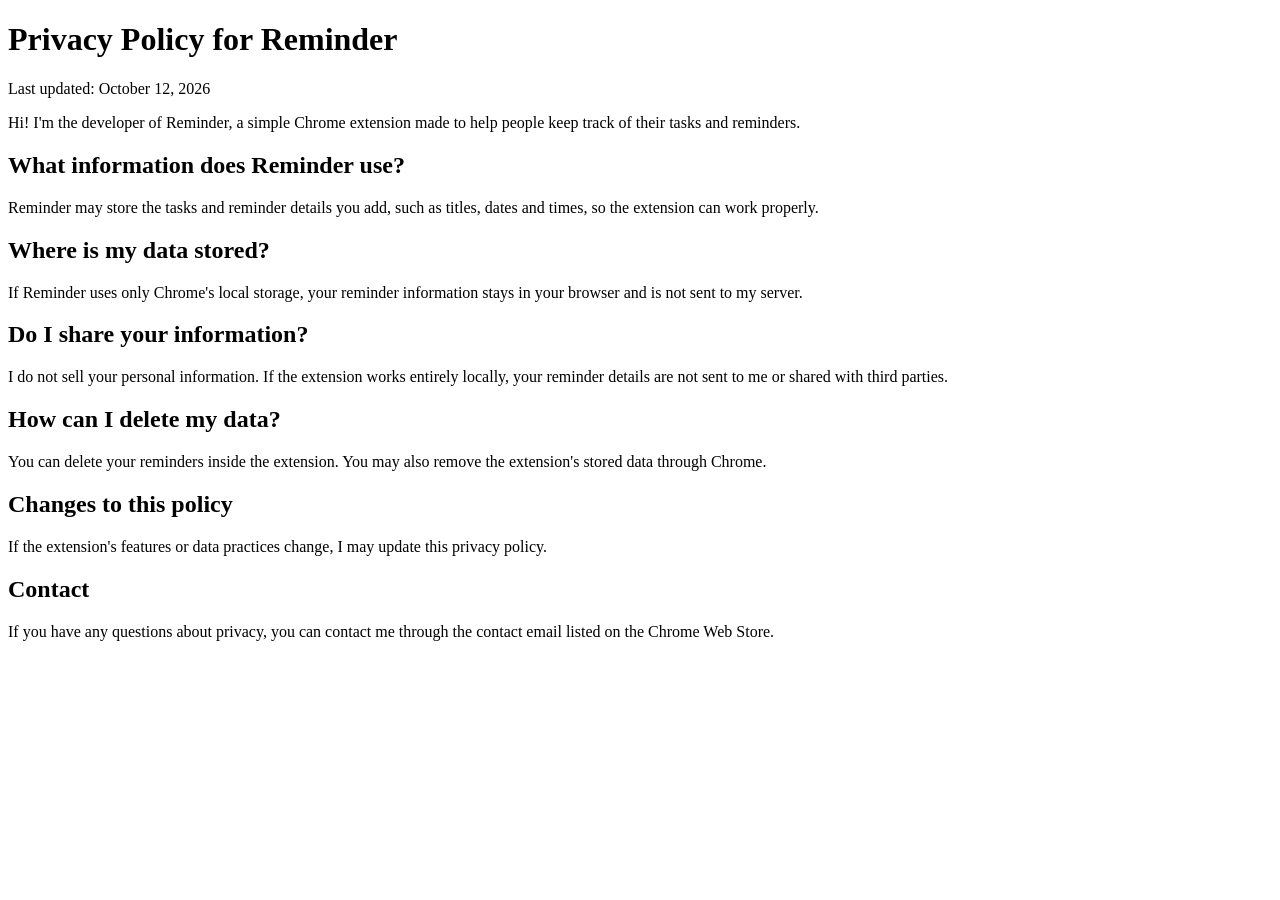
==== privacy-policy.html @ 121ba9a9 "Add initial privacy policy for Reminder extension" ====
<!DOCTYPE html>
<html lang="en">
<head>
    <meta charset="UTF-8">
    <meta name="viewport" content="width=device-width, initial-scale=1.0">
    <title>Reminder - Privacy Policy</title>
</head>
<body>
    <h1>Privacy Policy for Reminder</h1>
    <p>Last updated: October 12, 2026</p>

    <p>Hi! I'm the developer of Reminder, a simple Chrome extension
    made to help people keep track of their tasks and reminders.</p>

    <h2>What information does Reminder use?</h2>
    <p>Reminder may store the tasks and reminder details you add,
    such as titles, dates and times, so the extension can work properly.</p>

    <h2>Where is my data stored?</h2>
    <p>If Reminder uses only Chrome's local storage, your reminder
    information stays in your browser and is not sent to my server.</p>

    <h2>Do I share your information?</h2>
    <p>I do not sell your personal information. If the extension
    works entirely locally, your reminder details are not sent to
    me or shared with third parties.</p>

    <h2>How can I delete my data?</h2>
    <p>You can delete your reminders inside the extension. You may
    also remove the extension's stored data through Chrome.</p>

    <h2>Changes to this policy</h2>
    <p>If the extension's features or data practices change, I may
    update this privacy policy.</p>

    <h2>Contact</h2>
    <p>If you have any questions about privacy, you can contact me
    through the contact email listed on the Chrome Web Store.</p>
</body>
</html>
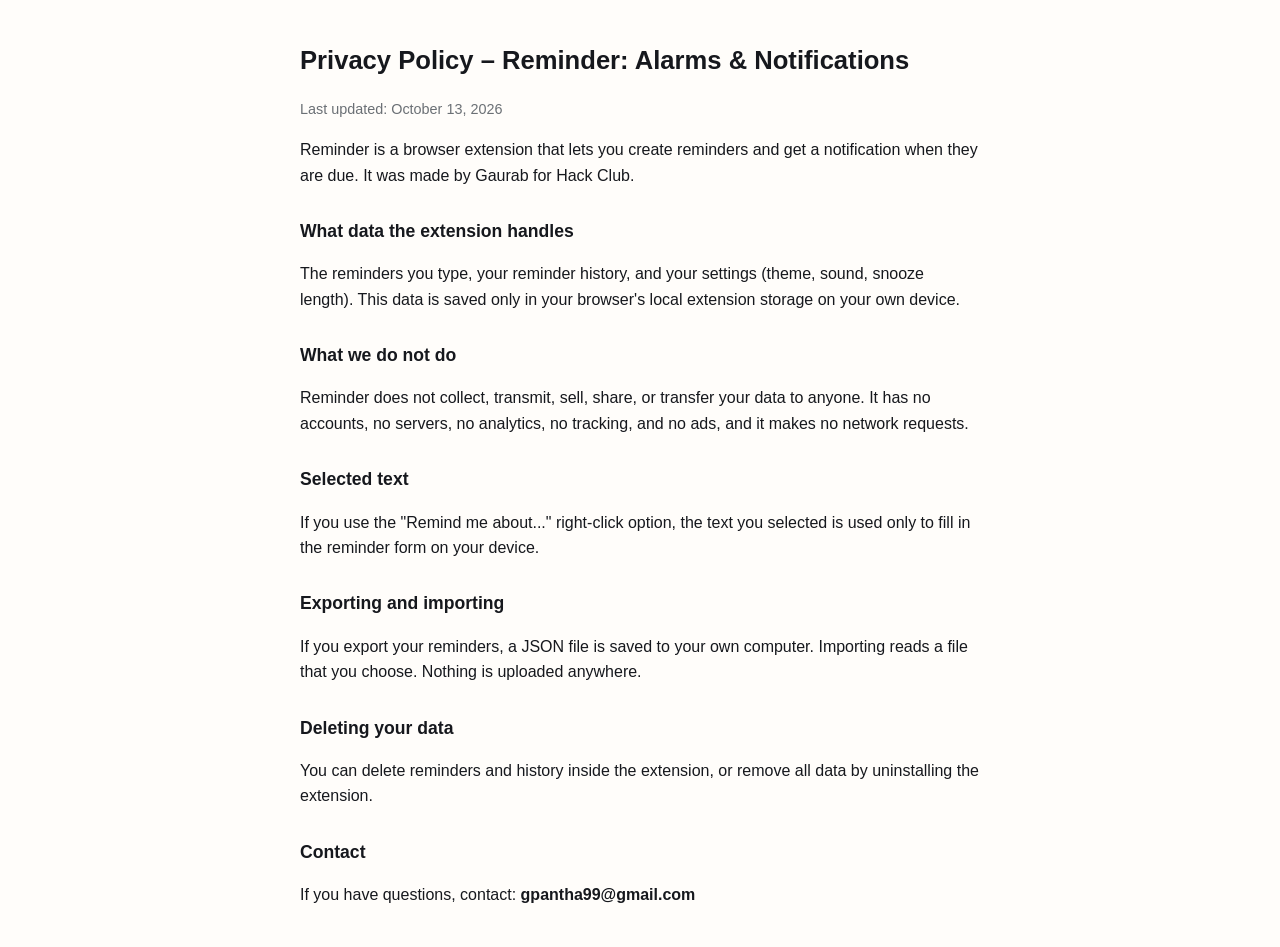
==== commit 51394834: "Update privacy policy content and formatting" ====
--- a/privacy-policy.html
+++ b/privacy-policy.html
@@ -1,40 +1,37 @@
 <!DOCTYPE html>
 <html lang="en">
 <head>
-    <meta charset="UTF-8">
-    <meta name="viewport" content="width=device-width, initial-scale=1.0">
-    <title>Reminder - Privacy Policy</title>
+<meta charset="UTF-8">
+<meta name="viewport" content="width=device-width, initial-scale=1">
+<title>Privacy Policy – Reminder: Alarms &amp; Notifications</title>
+<style>
+  body { font-family: -apple-system, "Segoe UI", Roboto, Arial, sans-serif; max-width: 680px; margin: 40px auto; padding: 0 20px; line-height: 1.6; color: #16181d; background: #fffdfa; }
+  h1 { font-size: 1.6rem; } h2 { font-size: 1.1rem; margin-top: 1.8rem; }
+  .meta { color: #6b7075; font-size: .9rem; }
+</style>
 </head>
 <body>
-    <h1>Privacy Policy for Reminder</h1>
-    <p>Last updated: October 12, 2026</p>
+<h1>Privacy Policy – Reminder: Alarms &amp; Notifications</h1>
+<p class="meta">Last updated: October 13, 2026</p>
 
-    <p>Hi! I'm the developer of Reminder, a simple Chrome extension
-    made to help people keep track of their tasks and reminders.</p>
+<p>Reminder is a browser extension that lets you create reminders and get a notification when they are due. It was made by Gaurab for Hack Club.</p>
 
-    <h2>What information does Reminder use?</h2>
-    <p>Reminder may store the tasks and reminder details you add,
-    such as titles, dates and times, so the extension can work properly.</p>
+<h2>What data the extension handles</h2>
+<p>The reminders you type, your reminder history, and your settings (theme, sound, snooze length). This data is saved only in your browser's local extension storage on your own device.</p>
 
-    <h2>Where is my data stored?</h2>
-    <p>If Reminder uses only Chrome's local storage, your reminder
-    information stays in your browser and is not sent to my server.</p>
+<h2>What we do not do</h2>
+<p>Reminder does not collect, transmit, sell, share, or transfer your data to anyone. It has no accounts, no servers, no analytics, no tracking, and no ads, and it makes no network requests.</p>
 
-    <h2>Do I share your information?</h2>
-    <p>I do not sell your personal information. If the extension
-    works entirely locally, your reminder details are not sent to
-    me or shared with third parties.</p>
+<h2>Selected text</h2>
+<p>If you use the "Remind me about..." right-click option, the text you selected is used only to fill in the reminder form on your device.</p>
 
-    <h2>How can I delete my data?</h2>
-    <p>You can delete your reminders inside the extension. You may
-    also remove the extension's stored data through Chrome.</p>
+<h2>Exporting and importing</h2>
+<p>If you export your reminders, a JSON file is saved to your own computer. Importing reads a file that you choose. Nothing is uploaded anywhere.</p>
 
-    <h2>Changes to this policy</h2>
-    <p>If the extension's features or data practices change, I may
-    update this privacy policy.</p>
+<h2>Deleting your data</h2>
+<p>You can delete reminders and history inside the extension, or remove all data by uninstalling the extension.</p>
 
-    <h2>Contact</h2>
-    <p>If you have any questions about privacy, you can contact me
-    through the contact email listed on the Chrome Web Store.</p>
+<h2>Contact</h2>
+<p>If you have questions, contact: <strong>gpantha99@gmail.com</strong></p>
 </body>
 </html>
